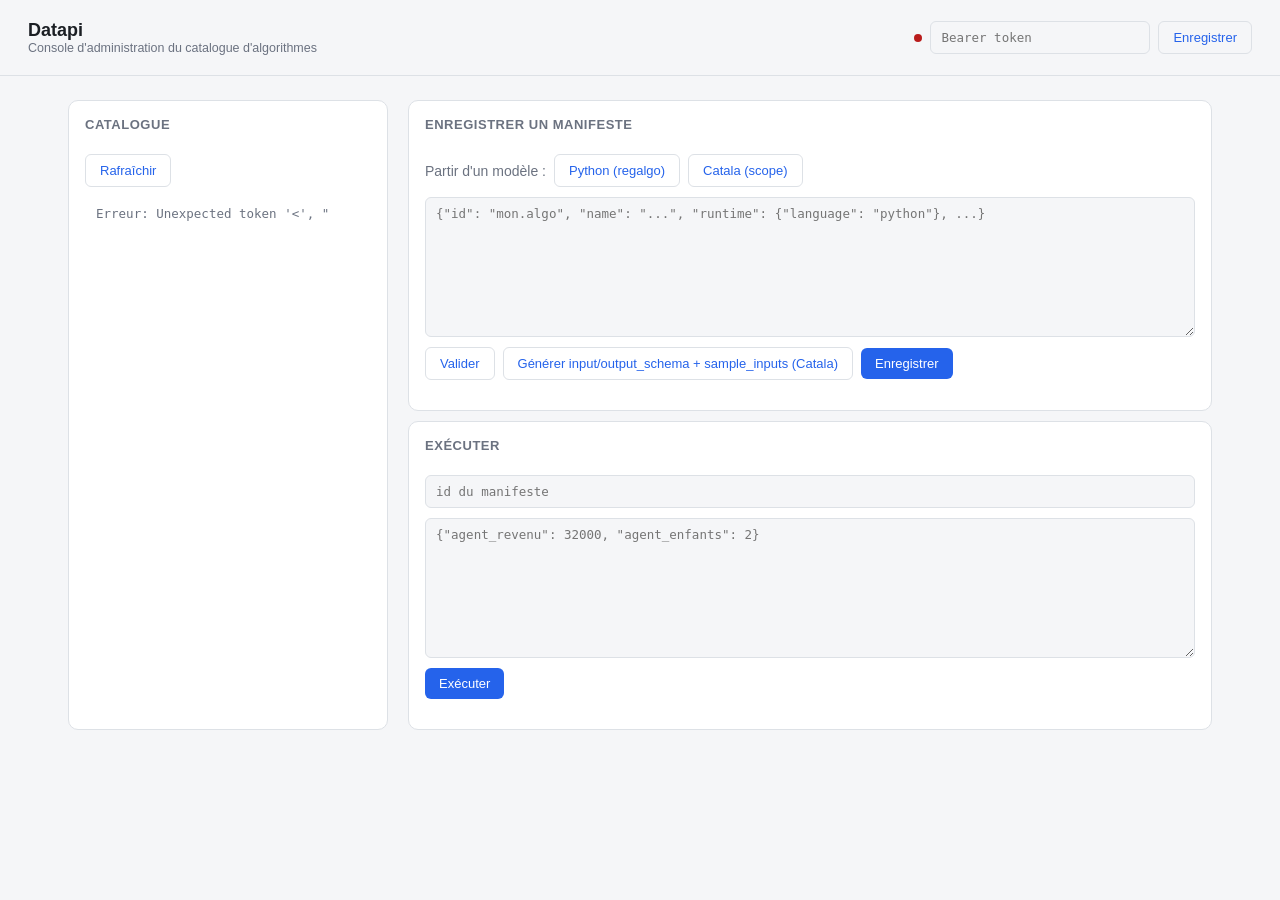
==== api/static/index.html @ 499af4c6 "Inférence des schemas en Catala et Templating" ====
<!doctype html>
<html lang="fr">
<head>
<meta charset="utf-8">
<meta name="viewport" content="width=device-width, initial-scale=1">
<title>Datapi — Console d'administration</title>
<style>
  :root {
    color-scheme: light dark;
    --bg: #f5f6f8;
    --panel: #ffffff;
    --border: #dde1e6;
    --text: #1b1f24;
    --muted: #6b7280;
    --accent: #2563eb;
    --accent-hover: #1d4ed8;
    --ok: #15803d;
    --err: #b91c1c;
    --mono: ui-monospace, SFMono-Regular, Menlo, Consolas, monospace;
  }
  @media (prefers-color-scheme: dark) {
    :root {
      --bg: #14161a;
      --panel: #1c1f24;
      --border: #2c3038;
      --text: #e6e8eb;
      --muted: #9aa1ab;
      --accent: #3b82f6;
      --accent-hover: #60a5fa;
      --ok: #4ade80;
      --err: #f87171;
    }
  }
  * { box-sizing: border-box; }
  body {
    margin: 0;
    background: var(--bg);
    color: var(--text);
    font-family: -apple-system, BlinkMacSystemFont, "Segoe UI", Roboto, sans-serif;
    font-size: 14px;
  }
  header {
    padding: 20px 28px;
    border-bottom: 1px solid var(--border);
    display: flex;
    align-items: center;
    justify-content: space-between;
    flex-wrap: wrap;
    gap: 12px;
  }
  header h1 {
    font-size: 18px;
    margin: 0;
    font-weight: 600;
  }
  header .sub {
    color: var(--muted);
    font-size: 12.5px;
  }
  .token-bar {
    display: flex;
    align-items: center;
    gap: 8px;
  }
  main {
    padding: 24px 28px 60px;
    display: grid;
    grid-template-columns: 320px 1fr;
    gap: 20px;
    max-width: 1200px;
    margin: 0 auto;
  }
  @media (max-width: 860px) {
    main { grid-template-columns: 1fr; }
  }
  .panel {
    background: var(--panel);
    border: 1px solid var(--border);
    border-radius: 10px;
    padding: 16px;
  }
  .panel h2 {
    font-size: 13px;
    text-transform: uppercase;
    letter-spacing: .04em;
    color: var(--muted);
    margin: 0 0 12px;
  }
  input, textarea, select {
    width: 100%;
    background: var(--bg);
    border: 1px solid var(--border);
    border-radius: 6px;
    color: var(--text);
    padding: 8px 10px;
    font-family: var(--mono);
    font-size: 12.5px;
  }
  textarea {
    min-height: 140px;
    resize: vertical;
  }
  button {
    background: var(--accent);
    color: white;
    border: none;
    border-radius: 6px;
    padding: 8px 14px;
    font-size: 13px;
    font-weight: 500;
    cursor: pointer;
  }
  button:hover { background: var(--accent-hover); }
  button.ghost {
    background: transparent;
    color: var(--accent);
    border: 1px solid var(--border);
  }
  button.ghost:hover { background: var(--bg); }
  .row { display: flex; gap: 8px; align-items: center; }
  .stack { display: flex; flex-direction: column; gap: 10px; }
  .manifest-list {
    list-style: none;
    margin: 0;
    padding: 0;
    display: flex;
    flex-direction: column;
    gap: 4px;
    max-height: 380px;
    overflow-y: auto;
  }
  .manifest-list li {
    padding: 8px 10px;
    border-radius: 6px;
    cursor: pointer;
    font-family: var(--mono);
    font-size: 12.5px;
    word-break: break-all;
    border: 1px solid transparent;
  }
  .manifest-list li:hover { background: var(--bg); }
  .manifest-list li.active {
    border-color: var(--accent);
    background: var(--bg);
  }
  pre {
    background: var(--bg);
    border: 1px solid var(--border);
    border-radius: 6px;
    padding: 10px;
    font-size: 12px;
    overflow: auto;
    max-height: 320px;
    margin: 0;
  }
  .status-dot {
    width: 8px; height: 8px; border-radius: 50%;
    background: var(--muted);
    display: inline-block;
  }
  .status-dot.ok { background: var(--ok); }
  .status-dot.err { background: var(--err); }
  .msg { font-size: 12.5px; margin-top: 4px; }
  .msg.ok { color: var(--ok); }
  .msg.err { color: var(--err); }
  .full-width { grid-column: 1 / -1; }
  .muted { color: var(--muted); }
</style>
</head>
<body>

<header>
  <div>
    <h1>Datapi</h1>
    <div class="sub">Console d'administration du catalogue d'algorithmes</div>
  </div>
  <div class="token-bar">
    <span id="health-dot" class="status-dot" title="statut de l'API"></span>
    <input id="token" type="password" placeholder="Bearer token" style="width:220px" autocomplete="off">
    <button class="ghost" id="save-token">Enregistrer</button>
  </div>
</header>

<main>
  <section class="panel stack">
    <h2>Catalogue</h2>
    <div class="row">
      <button class="ghost" id="refresh-catalog">Rafraîchir</button>
      <span id="catalog-count" class="muted"></span>
    </div>
    <ul class="manifest-list" id="manifest-list"></ul>
    <div id="manifest-detail-wrap" style="display:none">
      <h2 style="margin-top:14px">Détail</h2>
      <pre id="manifest-detail"></pre>
      <div class="row" style="margin-top:8px">
        <button class="ghost" id="load-sample-btn" style="display:none">Charger l'exemple dans "Exécuter"</button>
      </div>
    </div>
  </section>

  <section class="stack">
    <div class="panel stack">
      <h2>Enregistrer un manifeste</h2>
      <div class="row" style="flex-wrap:wrap">
        <span class="muted">Partir d'un modèle :</span>
        <button class="ghost" data-template="python-regalgo">Python (regalgo)</button>
        <button class="ghost" data-template="catala-scope">Catala (scope)</button>
      </div>
      <textarea id="register-input" placeholder='{"id": "mon.algo", "name": "...", "runtime": {"language": "python"}, ...}'></textarea>
      <div class="row">
        <button class="ghost" id="validate-btn">Valider</button>
        <button class="ghost" id="infer-schema-btn" title="Génère input_schema/output_schema/sample_inputs depuis le module Catala compilé (entrypoint.type: catala:scope)">Générer input/output_schema + sample_inputs (Catala)</button>
        <button id="register-btn">Enregistrer</button>
      </div>
      <ul id="register-errors" class="msg" style="display:none; padding-left:18px; margin:4px 0 0"></ul>
      <div id="register-msg" class="msg"></div>
    </div>

    <div class="panel stack">
      <h2>Exécuter</h2>
      <div class="row">
        <input id="execute-id" placeholder="id du manifeste" list="manifest-ids">
        <datalist id="manifest-ids"></datalist>
      </div>
      <textarea id="execute-input" placeholder='{"agent_revenu": 32000, "agent_enfants": 2}'></textarea>
      <div class="row">
        <button id="execute-btn">Exécuter</button>
      </div>
      <div id="execute-msg" class="msg"></div>
      <pre id="execute-result" style="display:none"></pre>
    </div>
  </section>
</main>

<script>
const $ = (id) => document.getElementById(id);

function getToken() {
  return localStorage.getItem('datapi_token') || '';
}

function authHeaders() {
  return { 'Authorization': `Bearer ${getToken()}`, 'Content-Type': 'application/json' };
}

async function checkHealth() {
  const dot = $('health-dot');
  try {
    const res = await fetch('/health');
    dot.className = 'status-dot ' + (res.ok ? 'ok' : 'err');
  } catch (e) {
    dot.className = 'status-dot err';
  }
}

async function refreshCatalog() {
  const list = $('manifest-list');
  const count = $('catalog-count');
  const datalist = $('manifest-ids');
  list.innerHTML = '<li class="muted">Chargement…</li>';
  try {
    const res = await fetch('/catalog', { headers: authHeaders() });
    if (!res.ok) throw new Error(`HTTP ${res.status}`);
    const ids = await res.json();
    count.textContent = `${ids.length} manifeste(s)`;
    list.innerHTML = '';
    datalist.innerHTML = '';
    ids.forEach((id) => {
      const li = document.createElement('li');
      li.textContent = id;
      li.onclick = () => showManifest(id, li);
      list.appendChild(li);
      const opt = document.createElement('option');
      opt.value = id;
      datalist.appendChild(opt);
    });
    if (ids.length === 0) list.innerHTML = '<li class="muted">Aucun manifeste enregistré</li>';
  } catch (e) {
    list.innerHTML = `<li class="muted">Erreur: ${e.message}</li>`;
    count.textContent = '';
  }
}

async function showManifest(id, liEl) {
  document.querySelectorAll('#manifest-list li').forEach((el) => el.classList.remove('active'));
  if (liEl) liEl.classList.add('active');
  const wrap = $('manifest-detail-wrap');
  const pre = $('manifest-detail');
  const loadSampleBtn = $('load-sample-btn');
  wrap.style.display = 'block';
  pre.textContent = 'Chargement…';
  loadSampleBtn.style.display = 'none';
  try {
    const res = await fetch(`/catalog/${encodeURIComponent(id)}`, { headers: authHeaders() });
    const body = await res.json();
    pre.textContent = JSON.stringify(body, null, 2);
    if (res.ok) {
      $('execute-id').value = id;
      if (body.sample_inputs !== undefined) {
        loadSampleBtn.style.display = 'inline-block';
        loadSampleBtn.onclick = () => {
          $('execute-id').value = id;
          $('execute-input').value = JSON.stringify(body.sample_inputs, null, 2);
        };
      }
    }
  } catch (e) {
    pre.textContent = `Erreur: ${e.message}`;
  }
}

// -- manifest templates & structural validation, to help drafting manifest.json --

const MANIFEST_TEMPLATES = {
  'python-class': {
    note: "La classe cible doit exposer run(self, data: dict) -> dict.",
    manifest: {
      id: "monorg.mon_algo", version: "0.1.0", name: "Mon algorithme", description: "", org: "monorg",
      runtime: { language: "python", version: "3.11", primary: true },
      entrypoint: { type: "python:class", target: "monorg.mon_algo:MonAlgo" },
      input_schema: { type: "object", required: ["x"], properties: { x: { type: "number" } }, additionalProperties: false },
      output_schema: { type: "object", required: ["value"], properties: { value: { type: "number" } } },
      resources: { timeout_seconds: 10 }, source: [], sample_inputs: { x: 1 }, tags: [],
    },
  },
  'python-function': {
    note: "La fonction cible doit avoir la signature f(data: dict) -> dict.",
    manifest: {
      id: "monorg.mon_algo", version: "0.1.0", name: "Mon algorithme", description: "", org: "monorg",
      runtime: { language: "python", version: "3.11", primary: true },
      entrypoint: { type: "python:function", target: "monorg.mon_algo:mon_algo" },
      input_schema: { type: "object", required: ["x"], properties: { x: { type: "number" } }, additionalProperties: false },
      output_schema: { type: "object", required: ["value"], properties: { value: { type: "number" } } },
      resources: { timeout_seconds: 10 }, source: [], sample_inputs: { x: 1 }, tags: [],
    },
  },
  'python-regalgo': {
    note: "La classe cible doit être conforme à regalgo : compute(AlgoInput) -> AlgoResult. Pas de wrapper nécessaire, entrypoint.target pointe directement dessus.",
    manifest: {
      id: "monorg.mon_algo", version: "0.1.0", name: "Mon algorithme", description: "", org: "monorg",
      runtime: { language: "python", version: "3.11", primary: true },
      entrypoint: { type: "python:regalgo_class", target: "monorg.mon_algo.regles:MonAlgo" },
      input_schema: {
        type: "object", required: ["data", "context"],
        properties: { data: { type: "object" }, context: { type: "object" } },
        additionalProperties: false,
      },
      output_schema: {
        type: "object",
        required: ["value", "algo_id", "regulation", "inputs_snapshot", "metadata"],
        properties: { value: {}, algo_id: { type: "string" }, regulation: { type: "object" }, inputs_snapshot: { type: "object" }, metadata: { type: "object" } },
      },
      resources: { timeout_seconds: 10 }, source: [], sample_inputs: { data: {}, context: {} }, tags: [],
    },
  },
  'catala-scope': {
    note: "target = module_généré_par_catala:fonction_de_scope. La compilation Catala (catala/clerk) doit avoir eu lieu en amont, hors Datapi.",
    manifest: {
      id: "monorg.mon_algo_catala", version: "0.1.0", name: "Mon algorithme (Catala)", description: "", org: "monorg",
      runtime: { language: "catala", version: "dev", primary: true },
      entrypoint: { type: "catala:scope", target: "monorg.generated.MonAlgo:mon_scope" },
      input_schema: { type: "object", required: [], properties: {}, additionalProperties: false },
      output_schema: { type: "object", required: [], properties: {} },
      resources: { timeout_seconds: 10 }, source: ["monorg/src/mon_algo.catala_fr"], sample_inputs: {}, tags: [],
    },
  },
};

let manifestSchema = null;
async function loadManifestSchema() {
  try {
    const res = await fetch('/manifest-schema');
    manifestSchema = await res.json();
  } catch (e) {
    manifestSchema = null;
  }
}

function jsonSchemaType(v) {
  if (v === null) return 'null';
  if (Array.isArray(v)) return 'array';
  if (typeof v === 'number') return 'number';
  return typeof v;
}

function matchesJsonSchemaType(v, t) {
  switch (t) {
    case 'object': return v !== null && typeof v === 'object' && !Array.isArray(v);
    case 'array': return Array.isArray(v);
    case 'string': return typeof v === 'string';
    case 'integer': return typeof v === 'number' && Number.isInteger(v);
    case 'number': return typeof v === 'number';
    case 'boolean': return typeof v === 'boolean';
    case 'null': return v === null;
    default: return true;
  }
}

// Structural check against catalog/manifest.schema.json: required + type (incl. union types),
// nested properties/additionalProperties, array items. Covers what that schema actually uses
// (no $ref/enum/oneOf), it is not a general-purpose JSON Schema validator.
function validateAgainstSchema(schema, value, path) {
  const errors = [];
  (function walk(schema, value, path) {
    if (!schema || typeof schema !== 'object') return;
    const label = path || '(racine)';
    if (schema.type) {
      const types = Array.isArray(schema.type) ? schema.type : [schema.type];
      if (!types.some((t) => matchesJsonSchemaType(value, t))) {
        errors.push(`${label} : type attendu ${types.join(' | ')}, reçu ${jsonSchemaType(value)}`);
        return;
      }
    }
    const isObjectSchema = schema.type === 'object' || (Array.isArray(schema.type) && schema.type.includes('object'));
    if (isObjectSchema && value && typeof value === 'object' && !Array.isArray(value)) {
      for (const req of schema.required || []) {
        if (!(req in value)) errors.push(`${label} : propriété requise manquante '${req}'`);
      }
      const props = schema.properties || {};
      for (const [key, subschema] of Object.entries(props)) {
        if (key in value) walk(subschema, value[key], path ? `${path}.${key}` : key);
      }
      if (schema.additionalProperties === false) {
        for (const key of Object.keys(value)) {
          if (!(key in props)) errors.push(`${label} : propriété inattendue '${key}' (additionalProperties: false)`);
        }
      }
    }
    if (schema.type === 'array' && Array.isArray(value) && schema.items) {
      value.forEach((item, i) => walk(schema.items, item, `${path}[${i}]`));
    }
  })(schema, value, path || '');
  return errors;
}

function showRegisterErrors(errors) {
  const list = $('register-errors');
  if (errors.length === 0) {
    list.style.display = 'none';
    list.innerHTML = '';
    return;
  }
  list.style.display = 'block';
  list.className = 'msg err';
  list.innerHTML = errors.map((e) => `<li>${e}</li>`).join('');
}

function validateRegisterInput() {
  const msg = $('register-msg');
  msg.textContent = '';
  msg.className = 'msg';
  let manifest;
  try {
    manifest = JSON.parse($('register-input').value);
  } catch (e) {
    showRegisterErrors([]);
    msg.textContent = `JSON invalide: ${e.message}`;
    msg.className = 'msg err';
    return null;
  }
  if (!manifestSchema) {
    showRegisterErrors([]);
    return manifest;
  }
  const errors = validateAgainstSchema(manifestSchema, manifest, '');
  showRegisterErrors(errors);
  if (errors.length === 0) {
    msg.textContent = 'Structure valide.';
    msg.className = 'msg ok';
  }
  return errors.length === 0 ? manifest : null;
}

async function inferSchema() {
  const msg = $('register-msg');
  msg.textContent = '';
  msg.className = 'msg';
  showRegisterErrors([]);
  let manifest;
  try {
    manifest = JSON.parse($('register-input').value);
  } catch (e) {
    msg.textContent = `JSON invalide: ${e.message}`;
    msg.className = 'msg err';
    return;
  }
  if (!manifest.entrypoint || manifest.entrypoint.type !== 'catala:scope') {
    msg.textContent = "Génération disponible seulement pour entrypoint.type 'catala:scope'.";
    msg.className = 'msg err';
    return;
  }
  try {
    const res = await fetch('/catalog/infer-schema', {
      method: 'POST',
      headers: authHeaders(),
      body: JSON.stringify(manifest.entrypoint),
    });
    const body = await res.json();
    if (!res.ok) throw new Error(body.detail || `HTTP ${res.status}`);
    manifest.input_schema = body.input_schema;
    manifest.output_schema = body.output_schema;
    manifest.sample_inputs = body.sample_inputs;
    $('register-input').value = JSON.stringify(manifest, null, 2);
    if (body.warnings && body.warnings.length > 0) {
      showRegisterErrors(body.warnings.map((w) => `Non couvert automatiquement : ${w}`));
      msg.textContent = 'Schémas + sample_inputs générés (avec avertissements ci-dessous : champs CatalaEnum laissés à null, à remplir à la main).';
      msg.className = 'msg';
    } else {
      msg.textContent = 'input_schema / output_schema / sample_inputs générés depuis le module compilé.';
      msg.className = 'msg ok';
    }
  } catch (e) {
    msg.textContent = `Erreur: ${e.message}`;
    msg.className = 'msg err';
  }
}

document.querySelectorAll('[data-template]').forEach((btn) => {
  btn.onclick = () => {
    const tpl = MANIFEST_TEMPLATES[btn.dataset.template];
    $('register-input').value = JSON.stringify(tpl.manifest, null, 2);
    showRegisterErrors([]);
    const msg = $('register-msg');
    msg.textContent = tpl.note;
    msg.className = 'msg';
  };
});

async function registerManifest() {
  const manifest = validateRegisterInput();
  if (!manifest) return;
  const msg = $('register-msg');
  try {
    const res = await fetch('/catalog/register', {
      method: 'POST',
      headers: authHeaders(),
      body: JSON.stringify(manifest),
    });
    const body = await res.json();
    if (!res.ok) throw new Error(body.detail || `HTTP ${res.status}`);
    msg.textContent = `Enregistré: ${body.id}`;
    msg.className = 'msg ok';
    refreshCatalog();
  } catch (e) {
    msg.textContent = `Erreur: ${e.message}`;
    msg.className = 'msg err';
  }
}

async function executeManifest() {
  const id = $('execute-id').value.trim();
  const msg = $('execute-msg');
  const resultPre = $('execute-result');
  msg.textContent = '';
  msg.className = 'msg';
  resultPre.style.display = 'none';
  if (!id) {
    msg.textContent = 'Indiquez un id de manifeste';
    msg.className = 'msg err';
    return;
  }
  let input;
  try {
    input = $('execute-input').value.trim() ? JSON.parse($('execute-input').value) : {};
  } catch (e) {
    msg.textContent = `JSON invalide: ${e.message}`;
    msg.className = 'msg err';
    return;
  }
  try {
    const res = await fetch(`/execute/${encodeURIComponent(id)}`, {
      method: 'POST',
      headers: authHeaders(),
      body: JSON.stringify(input),
    });
    const body = await res.json();
    resultPre.style.display = 'block';
    resultPre.textContent = JSON.stringify(body, null, 2);
    msg.textContent = res.ok ? `Succès (HTTP ${res.status})` : `Erreur (HTTP ${res.status})`;
    msg.className = 'msg ' + (res.ok ? 'ok' : 'err');
  } catch (e) {
    msg.textContent = `Erreur: ${e.message}`;
    msg.className = 'msg err';
  }
}

$('save-token').onclick = () => {
  localStorage.setItem('datapi_token', $('token').value);
  refreshCatalog();
};
$('refresh-catalog').onclick = refreshCatalog;
$('register-btn').onclick = registerManifest;
$('validate-btn').onclick = validateRegisterInput;
$('infer-schema-btn').onclick = inferSchema;
$('execute-btn').onclick = executeManifest;

$('token').value = getToken();
checkHealth();
refreshCatalog();
loadManifestSchema();
</script>
</body>
</html>
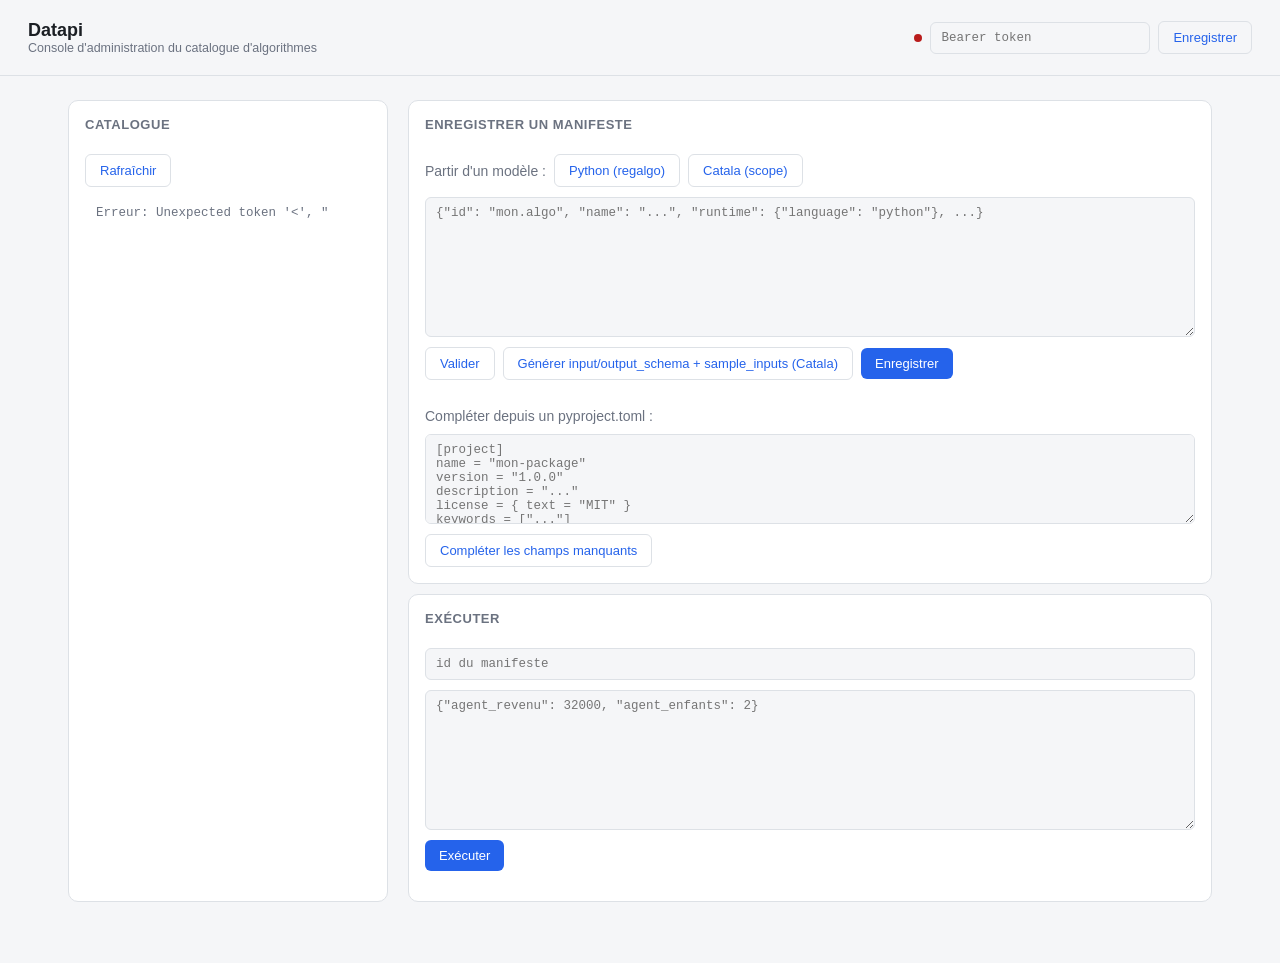
==== commit 589f6c46: "Load if possible from pyproject" ====
--- a/api/static/index.html
+++ b/api/static/index.html
@@ -214,6 +214,14 @@
       </div>
       <ul id="register-errors" class="msg" style="display:none; padding-left:18px; margin:4px 0 0"></ul>
       <div id="register-msg" class="msg"></div>
+
+      <div class="stack" style="margin-top:4px">
+        <span class="muted">Compléter depuis un pyproject.toml :</span>
+        <textarea id="pyproject-input" style="min-height:90px" placeholder='[project]&#10;name = "mon-package"&#10;version = "1.0.0"&#10;description = "..."&#10;license = { text = "MIT" }&#10;keywords = ["..."]'></textarea>
+        <div class="row">
+          <button class="ghost" id="enrich-pyproject-btn" title="Remplit name/version/description/license/tags manquants depuis [project], sans écraser ce que le manifeste précise déjà">Compléter les champs manquants</button>
+        </div>
+      </div>
     </div>
 
     <div class="panel stack">
@@ -515,6 +523,42 @@
   }
 }
 
+async function enrichFromPyproject() {
+  const msg = $('register-msg');
+  msg.textContent = '';
+  msg.className = 'msg';
+  showRegisterErrors([]);
+  let manifest;
+  try {
+    manifest = JSON.parse($('register-input').value);
+  } catch (e) {
+    msg.textContent = `JSON invalide: ${e.message}`;
+    msg.className = 'msg err';
+    return;
+  }
+  const pyprojectToml = $('pyproject-input').value;
+  if (!pyprojectToml.trim()) {
+    msg.textContent = 'Collez un pyproject.toml ci-dessus.';
+    msg.className = 'msg err';
+    return;
+  }
+  try {
+    const res = await fetch('/catalog/enrich-from-pyproject', {
+      method: 'POST',
+      headers: authHeaders(),
+      body: JSON.stringify({ manifest, pyproject_toml: pyprojectToml }),
+    });
+    const body = await res.json();
+    if (!res.ok) throw new Error(body.detail || `HTTP ${res.status}`);
+    $('register-input').value = JSON.stringify(body, null, 2);
+    msg.textContent = "Champs manquants complétés depuis pyproject.toml (name/version/description/license/tags — sans écraser ceux déjà présents dans le manifeste).";
+    msg.className = 'msg ok';
+  } catch (e) {
+    msg.textContent = `Erreur: ${e.message}`;
+    msg.className = 'msg err';
+  }
+}
+
 document.querySelectorAll('[data-template]').forEach((btn) => {
   btn.onclick = () => {
     const tpl = MANIFEST_TEMPLATES[btn.dataset.template];
@@ -592,6 +636,7 @@
 $('register-btn').onclick = registerManifest;
 $('validate-btn').onclick = validateRegisterInput;
 $('infer-schema-btn').onclick = inferSchema;
+$('enrich-pyproject-btn').onclick = enrichFromPyproject;
 $('execute-btn').onclick = executeManifest;
 
 $('token').value = getToken();
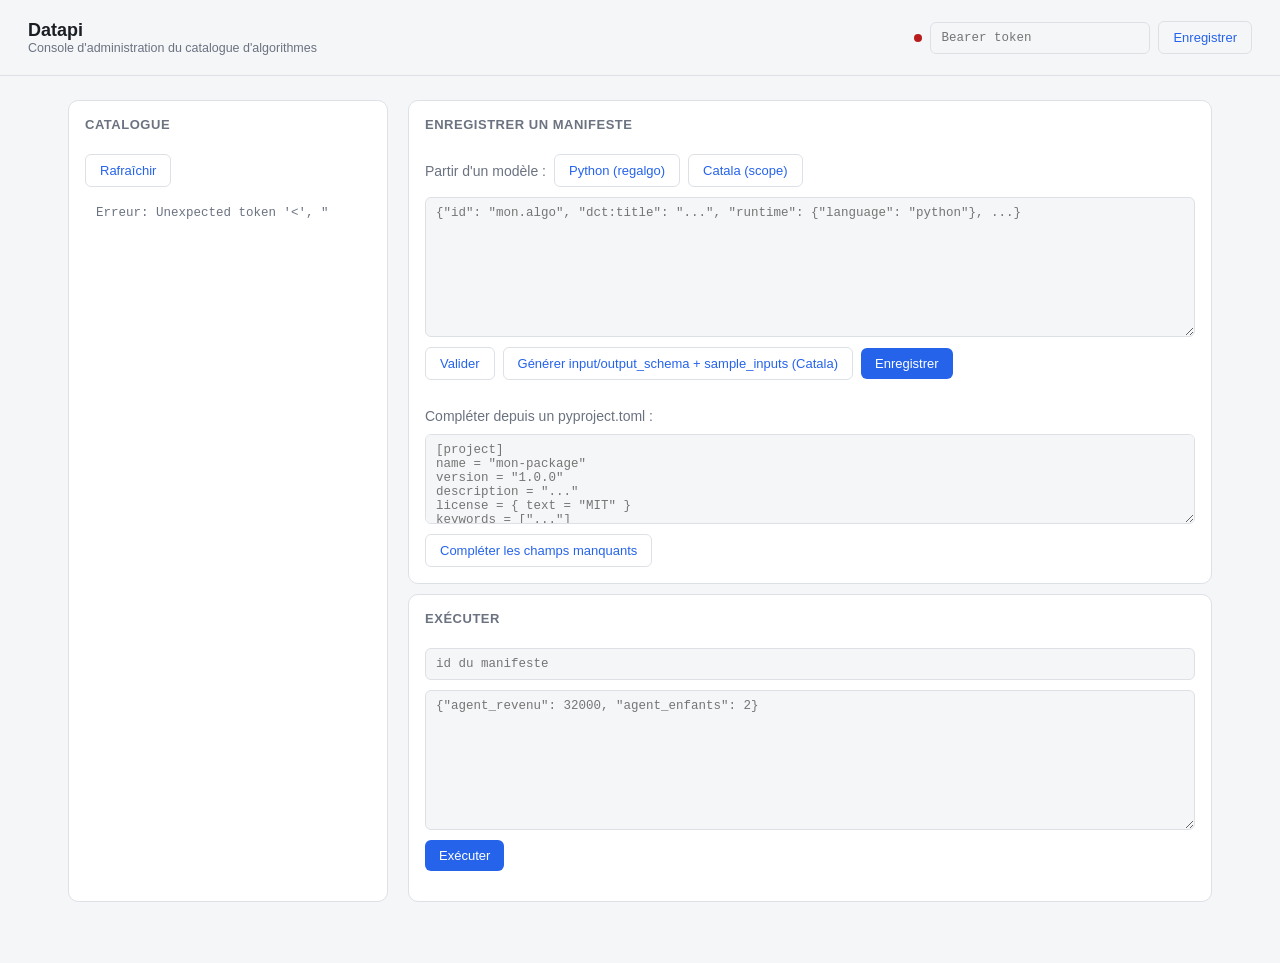
==== commit 900833e2: "Rapprocher metadata.json et manifest.json" ====
--- a/api/static/index.html
+++ b/api/static/index.html
@@ -206,7 +206,7 @@
         <button class="ghost" data-template="python-regalgo">Python (regalgo)</button>
         <button class="ghost" data-template="catala-scope">Catala (scope)</button>
       </div>
-      <textarea id="register-input" placeholder='{"id": "mon.algo", "name": "...", "runtime": {"language": "python"}, ...}'></textarea>
+      <textarea id="register-input" placeholder='{"id": "mon.algo", "dct:title": "...", "runtime": {"language": "python"}, ...}'></textarea>
       <div class="row">
         <button class="ghost" id="validate-btn">Valider</button>
         <button class="ghost" id="infer-schema-btn" title="Génère input_schema/output_schema/sample_inputs depuis le module Catala compilé (entrypoint.type: catala:scope)">Générer input/output_schema + sample_inputs (Catala)</button>
@@ -219,7 +219,7 @@
         <span class="muted">Compléter depuis un pyproject.toml :</span>
         <textarea id="pyproject-input" style="min-height:90px" placeholder='[project]&#10;name = "mon-package"&#10;version = "1.0.0"&#10;description = "..."&#10;license = { text = "MIT" }&#10;keywords = ["..."]'></textarea>
         <div class="row">
-          <button class="ghost" id="enrich-pyproject-btn" title="Remplit name/version/description/license/tags manquants depuis [project], sans écraser ce que le manifeste précise déjà">Compléter les champs manquants</button>
+          <button class="ghost" id="enrich-pyproject-btn" title="Remplit dct:title/version/description/license/tags manquants depuis [project], sans écraser ce que le manifeste précise déjà">Compléter les champs manquants</button>
         </div>
       </div>
     </div>
@@ -323,7 +323,7 @@
   'python-class': {
     note: "La classe cible doit exposer run(self, data: dict) -> dict.",
     manifest: {
-      id: "monorg.mon_algo", version: "0.1.0", name: "Mon algorithme", description: "", org: "monorg",
+      id: "monorg.mon_algo", version: "0.1.0", "dct:title": "Mon algorithme", description: "", org: "monorg",
       runtime: { language: "python", version: "3.11", primary: true },
       entrypoint: { type: "python:class", target: "monorg.mon_algo:MonAlgo" },
       input_schema: { type: "object", required: ["x"], properties: { x: { type: "number" } }, additionalProperties: false },
@@ -334,7 +334,7 @@
   'python-function': {
     note: "La fonction cible doit avoir la signature f(data: dict) -> dict.",
     manifest: {
-      id: "monorg.mon_algo", version: "0.1.0", name: "Mon algorithme", description: "", org: "monorg",
+      id: "monorg.mon_algo", version: "0.1.0", "dct:title": "Mon algorithme", description: "", org: "monorg",
       runtime: { language: "python", version: "3.11", primary: true },
       entrypoint: { type: "python:function", target: "monorg.mon_algo:mon_algo" },
       input_schema: { type: "object", required: ["x"], properties: { x: { type: "number" } }, additionalProperties: false },
@@ -345,7 +345,7 @@
   'python-regalgo': {
     note: "La classe cible doit être conforme à regalgo : compute(AlgoInput) -> AlgoResult. Pas de wrapper nécessaire, entrypoint.target pointe directement dessus.",
     manifest: {
-      id: "monorg.mon_algo", version: "0.1.0", name: "Mon algorithme", description: "", org: "monorg",
+      id: "monorg.mon_algo", version: "0.1.0", "dct:title": "Mon algorithme", description: "", org: "monorg",
       runtime: { language: "python", version: "3.11", primary: true },
       entrypoint: { type: "python:regalgo_class", target: "monorg.mon_algo.regles:MonAlgo" },
       input_schema: {
@@ -364,7 +364,7 @@
   'catala-scope': {
     note: "target = module_généré_par_catala:fonction_de_scope. La compilation Catala (catala/clerk) doit avoir eu lieu en amont, hors Datapi.",
     manifest: {
-      id: "monorg.mon_algo_catala", version: "0.1.0", name: "Mon algorithme (Catala)", description: "", org: "monorg",
+      id: "monorg.mon_algo_catala", version: "0.1.0", "dct:title": "Mon algorithme (Catala)", description: "", org: "monorg",
       runtime: { language: "catala", version: "dev", primary: true },
       entrypoint: { type: "catala:scope", target: "monorg.generated.MonAlgo:mon_scope" },
       input_schema: { type: "object", required: [], properties: {}, additionalProperties: false },
@@ -404,10 +404,23 @@
   }
 }
 
-// Structural check against catalog/manifest.schema.json: required + type (incl. union types),
-// nested properties/additionalProperties, array items. Covers what that schema actually uses
-// (no $ref/enum/oneOf), it is not a general-purpose JSON Schema validator.
+// catalog/manifest.schema.json is a root-level oneOf between $defs.algorithm and
+// $defs.package (single- vs multi-algorithm manifest); this console only ever edits
+// the single-algorithm form, so resolve to the branch matching the edited value's own
+// shape before walking it structurally below.
+function resolveManifestSchemaBranch(schema, value) {
+  if (!schema || !schema.$defs) return schema;
+  return (value && typeof value === 'object' && Array.isArray(value.algorithms))
+    ? schema.$defs.package
+    : schema.$defs.algorithm;
+}
+
+// Structural check against a resolved catalog/manifest.schema.json branch: required +
+// type (incl. union types), nested properties/additionalProperties, array items. Covers
+// what that schema actually uses (no $ref/enum within a branch), it is not a
+// general-purpose JSON Schema validator.
 function validateAgainstSchema(schema, value, path) {
+  schema = resolveManifestSchemaBranch(schema, value);
   const errors = [];
   (function walk(schema, value, path) {
     if (!schema || typeof schema !== 'object') return;
@@ -551,7 +564,7 @@
     const body = await res.json();
     if (!res.ok) throw new Error(body.detail || `HTTP ${res.status}`);
     $('register-input').value = JSON.stringify(body, null, 2);
-    msg.textContent = "Champs manquants complétés depuis pyproject.toml (name/version/description/license/tags — sans écraser ceux déjà présents dans le manifeste).";
+    msg.textContent = "Champs manquants complétés depuis pyproject.toml (dct:title/version/description/license/tags — sans écraser ceux déjà présents dans le manifeste).";
     msg.className = 'msg ok';
   } catch (e) {
     msg.textContent = `Erreur: ${e.message}`;
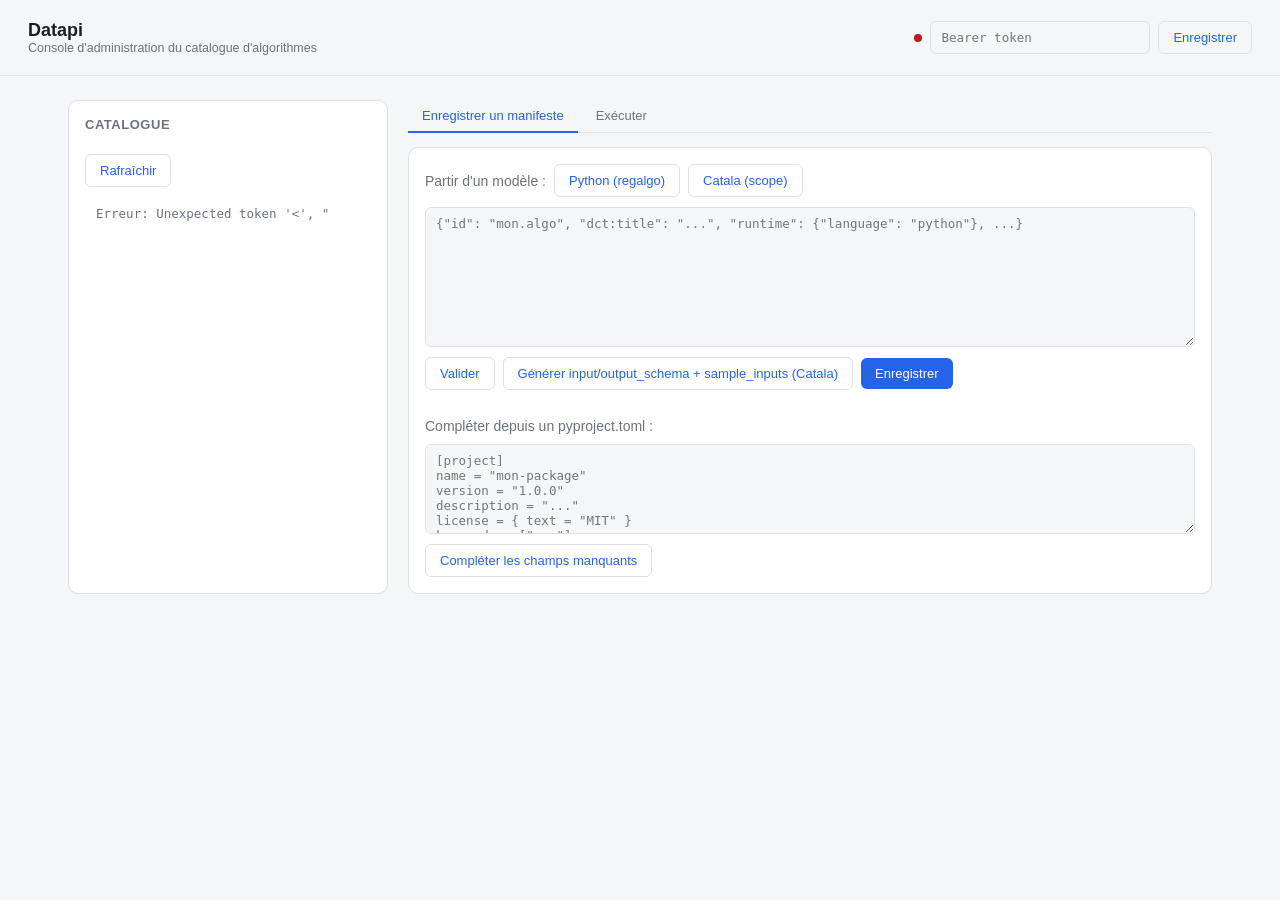
==== commit 72cc558e: "feat(Front): Organiser par onglets" ====
--- a/api/static/index.html
+++ b/api/static/index.html
@@ -165,6 +165,27 @@
   .msg.err { color: var(--err); }
   .full-width { grid-column: 1 / -1; }
   .muted { color: var(--muted); }
+  .tabs {
+    display: flex;
+    gap: 4px;
+    border-bottom: 1px solid var(--border);
+    margin-bottom: 4px;
+  }
+  .tab-btn {
+    background: transparent;
+    color: var(--muted);
+    border: none;
+    border-radius: 6px 6px 0 0;
+    padding: 8px 14px;
+    font-size: 13px;
+    font-weight: 500;
+    cursor: pointer;
+    border-bottom: 2px solid transparent;
+    margin-bottom: -1px;
+  }
+  .tab-btn:hover { color: var(--text); background: var(--bg); }
+  .tab-btn.active { color: var(--accent); border-bottom-color: var(--accent); }
+  .tab-panel[hidden] { display: none; }
 </style>
 </head>
 <body>
@@ -199,8 +220,12 @@
   </section>
 
   <section class="stack">
-    <div class="panel stack">
-      <h2>Enregistrer un manifeste</h2>
+    <div class="tabs" role="tablist">
+      <button class="tab-btn" id="tab-btn-register" role="tab" data-tab="register">Enregistrer un manifeste</button>
+      <button class="tab-btn" id="tab-btn-execute" role="tab" data-tab="execute">Exécuter</button>
+    </div>
+
+    <div class="panel stack tab-panel" id="tab-panel-register" role="tabpanel">
       <div class="row" style="flex-wrap:wrap">
         <span class="muted">Partir d'un modèle :</span>
         <button class="ghost" data-template="python-regalgo">Python (regalgo)</button>
@@ -224,8 +249,7 @@
       </div>
     </div>
 
-    <div class="panel stack">
-      <h2>Exécuter</h2>
+    <div class="panel stack tab-panel" id="tab-panel-execute" role="tabpanel">
       <div class="row">
         <input id="execute-id" placeholder="id du manifeste" list="manifest-ids">
         <datalist id="manifest-ids"></datalist>
@@ -289,6 +313,20 @@
   }
 }
 
+function showTab(name) {
+  document.querySelectorAll('.tab-panel').forEach((el) => {
+    el.hidden = el.id !== `tab-panel-${name}`;
+  });
+  document.querySelectorAll('.tab-btn').forEach((el) => {
+    el.classList.toggle('active', el.dataset.tab === name);
+  });
+  localStorage.setItem('datapi_active_tab', name);
+}
+document.querySelectorAll('.tab-btn').forEach((btn) => {
+  btn.onclick = () => showTab(btn.dataset.tab);
+});
+showTab(localStorage.getItem('datapi_active_tab') || 'register');
+
 async function showManifest(id, liEl) {
   document.querySelectorAll('#manifest-list li').forEach((el) => el.classList.remove('active'));
   if (liEl) liEl.classList.add('active');
@@ -309,6 +347,7 @@
         loadSampleBtn.onclick = () => {
           $('execute-id').value = id;
           $('execute-input').value = JSON.stringify(body.sample_inputs, null, 2);
+          showTab('execute');
         };
       }
     }
